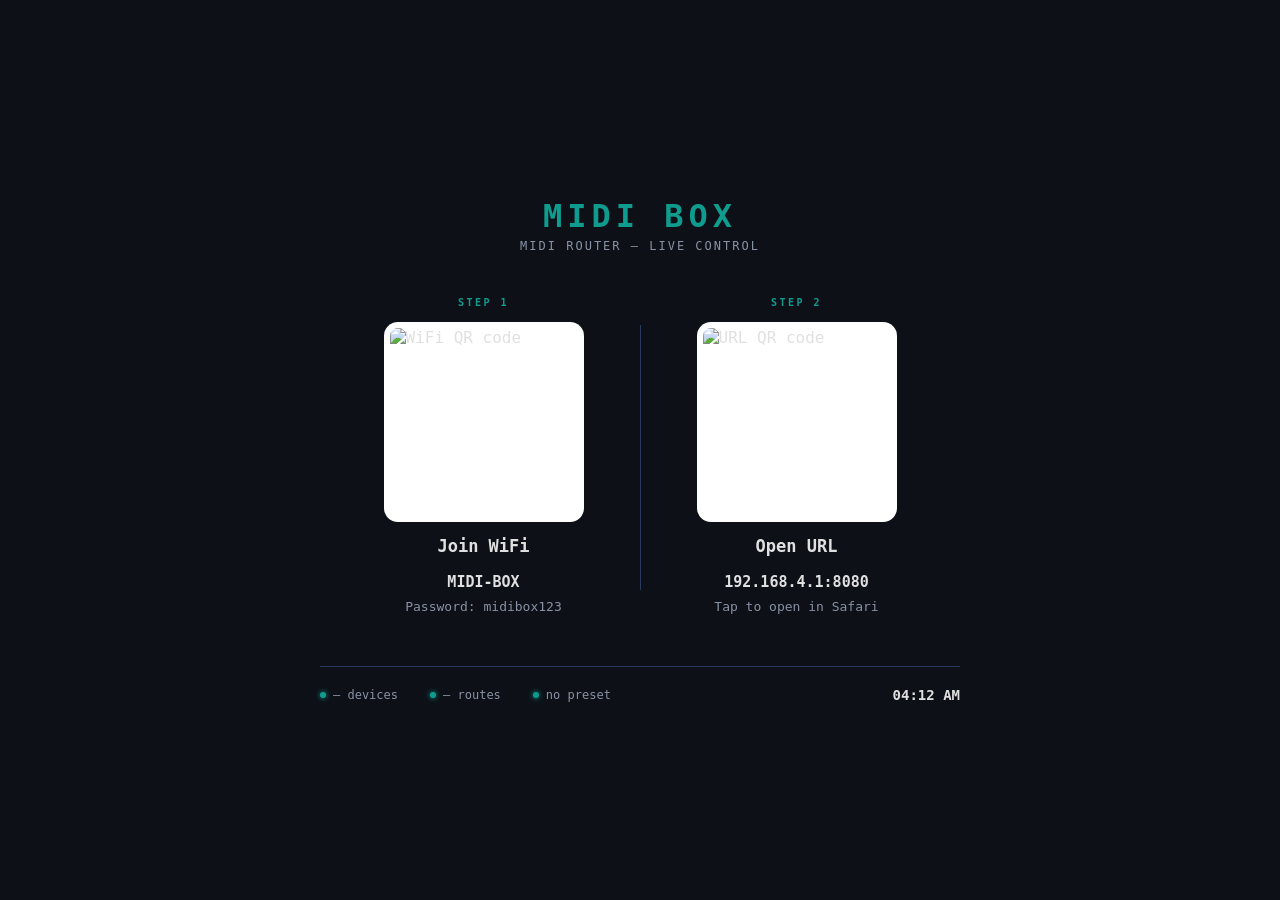
==== software/web_ui/templates/display.html @ 1b15aaea "fix: internet access" ====
<!DOCTYPE html>
<html lang="en">
<head>
  <meta charset="UTF-8">
  <meta name="viewport" content="width=device-width, initial-scale=1.0">
  <title>MIDI BOX — Connect</title>
  <style>
    :root {
      --bg:     #0d1117;
      --card:   #161b22;
      --border: #2a3a5c;
      --accent: #0f9b8e;
      --text:   #e0e0e0;
      --muted:  #8892a4;
      --green:  #2ecc71;
    }

    * { box-sizing: border-box; margin: 0; padding: 0; }

    body {
      font-family: 'SF Mono', 'Fira Code', 'Consolas', monospace;
      background: var(--bg);
      color: var(--text);
      min-height: 100vh;
      display: flex;
      flex-direction: column;
      align-items: center;
      justify-content: center;
      padding: 40px 24px;
      gap: 0;
    }

    /* --- Brand --- */
    .brand {
      font-size: 32px;
      font-weight: 700;
      color: var(--accent);
      letter-spacing: 5px;
      text-transform: uppercase;
      margin-bottom: 4px;
    }

    .tagline {
      font-size: 12px;
      color: var(--muted);
      letter-spacing: 2px;
      text-transform: uppercase;
      margin-bottom: 44px;
    }

    /* --- QR row --- */
    .qr-row {
      display: flex;
      gap: 56px;
      align-items: flex-start;
      justify-content: center;
      flex-wrap: wrap;
    }

    .qr-block {
      display: flex;
      flex-direction: column;
      align-items: center;
      gap: 14px;
    }

    .qr-step {
      font-size: 10px;
      font-weight: 700;
      letter-spacing: 2.5px;
      text-transform: uppercase;
      color: var(--accent);
    }

    .qr-img {
      width: 200px;
      height: 200px;
      background: #fff;
      border-radius: 14px;
      padding: 6px;
      display: block;
    }

    .qr-title {
      font-size: 17px;
      font-weight: 600;
      color: var(--text);
    }

    .qr-detail {
      font-size: 13px;
      color: var(--muted);
      text-align: center;
      line-height: 1.7;
    }

    .qr-detail strong {
      color: var(--text);
      display: block;
      font-size: 15px;
    }

    /* Divider between QR blocks */
    .qr-sep {
      width: 1px;
      background: var(--border);
      align-self: stretch;
      margin: 28px 0;
    }

    /* --- Status bar --- */
    .status-bar {
      margin-top: 48px;
      display: flex;
      gap: 32px;
      align-items: center;
      justify-content: center;
      flex-wrap: wrap;
      border-top: 1px solid var(--border);
      padding-top: 20px;
      width: 100%;
      max-width: 640px;
    }

    .status-item {
      display: flex;
      align-items: center;
      gap: 7px;
      font-size: 12px;
      color: var(--muted);
    }

    .status-dot {
      width: 6px;
      height: 6px;
      border-radius: 50%;
      background: var(--accent);
      box-shadow: 0 0 5px var(--accent);
    }

    #s-time {
      font-size: 14px;
      color: var(--text);
      font-weight: 600;
      margin-left: auto;
    }
  </style>
</head>
<body>

  <div class="brand">MIDI BOX</div>
  <div class="tagline">MIDI Router &mdash; Live Control</div>

  <div class="qr-row">

    <div class="qr-block">
      <div class="qr-step">Step 1</div>
      <img src="/api/qr/wifi.svg" class="qr-img" alt="WiFi QR code">
      <div class="qr-title">Join WiFi</div>
      <div class="qr-detail" id="wifi-detail">
        <strong>MIDI-BOX</strong>
        Password: midibox123
      </div>
    </div>

    <div class="qr-sep"></div>

    <div class="qr-block">
      <div class="qr-step">Step 2</div>
      <img src="/api/qr/url.svg" class="qr-img" alt="URL QR code">
      <div class="qr-title">Open URL</div>
      <div class="qr-detail" id="url-detail">
        <strong>192.168.4.1:8080</strong>
        Tap to open in Safari
      </div>
    </div>

  </div>

  <div class="status-bar">
    <div class="status-item">
      <span class="status-dot"></span>
      <span id="s-devices">— devices</span>
    </div>
    <div class="status-item">
      <span class="status-dot"></span>
      <span id="s-routes">— routes</span>
    </div>
    <div class="status-item">
      <span class="status-dot"></span>
      <span id="s-preset">no preset</span>
    </div>
    <span id="s-time">--:--</span>
  </div>

  <script>
    // Load network info and update display
    fetch('/api/network').then(r => r.json()).then(d => {
      document.getElementById('wifi-detail').innerHTML =
        `<strong>${d.ssid}</strong>Password: ${d.password}`;
      document.getElementById('url-detail').innerHTML =
        `<strong>${d.url}</strong>Open in Safari`;
    }).catch(() => {});

    // Update status bar
    function updateStatus() {
      fetch('/api/settings').then(r => r.json()).then(d => {
        document.getElementById('s-devices').textContent = `${d.total_devices} devices`;
        document.getElementById('s-routes').textContent  = `${d.total_routes} routes`;
        document.getElementById('s-preset').textContent  = d.preset || 'no preset';
      }).catch(() => {});

      const now = new Date();
      document.getElementById('s-time').textContent =
        now.toLocaleTimeString('en-US', { hour: '2-digit', minute: '2-digit' });
    }

    updateStatus();
    setInterval(updateStatus, 10000);
  </script>

</body>
</html>
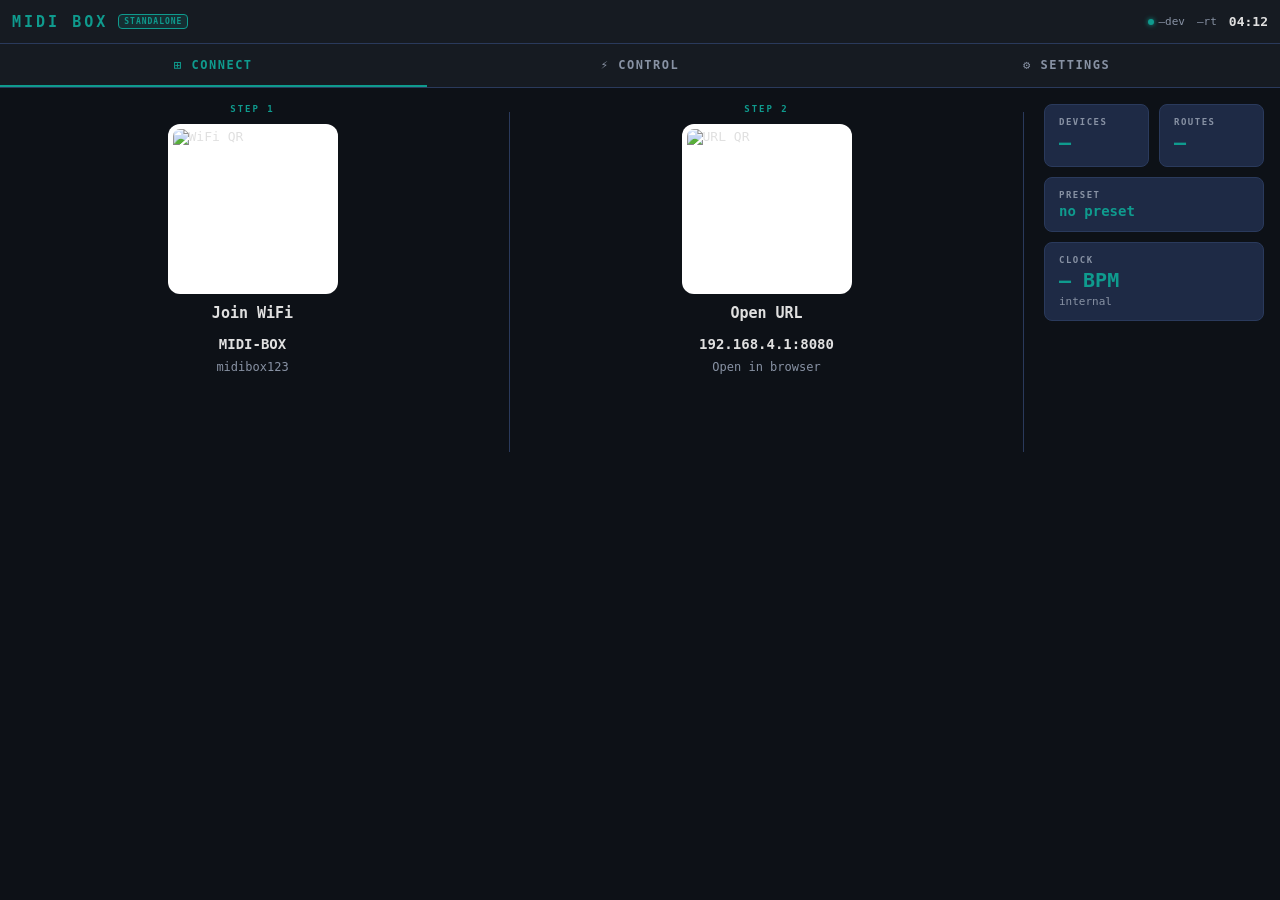
==== commit 8d0ea20a: "fix: add display stutff" ====
--- a/software/web_ui/templates/display.html
+++ b/software/web_ui/templates/display.html
@@ -3,220 +3,939 @@
 <head>
   <meta charset="UTF-8">
   <meta name="viewport" content="width=device-width, initial-scale=1.0">
-  <title>MIDI BOX — Connect</title>
+  <title>MIDI BOX</title>
   <style>
     :root {
-      --bg:     #0d1117;
-      --card:   #161b22;
-      --border: #2a3a5c;
-      --accent: #0f9b8e;
-      --text:   #e0e0e0;
-      --muted:  #8892a4;
-      --green:  #2ecc71;
+      --bg:       #0d1117;
+      --card:     #161b22;
+      --card2:    #1e2a45;
+      --border:   #2a3a5c;
+      --accent:   #0f9b8e;
+      --accent-h: #12c4b3;
+      --accent-d: rgba(15,155,142,0.15);
+      --text:     #e0e0e0;
+      --muted:    #8892a4;
+      --danger:   #e74c3c;
+      --danger-d: rgba(231,76,60,0.18);
+      --warn:     #f39c12;
+      --green:    #2ecc71;
     }
 
     * { box-sizing: border-box; margin: 0; padding: 0; }
 
-    body {
-      font-family: 'SF Mono', 'Fira Code', 'Consolas', monospace;
+    html, body {
+      width: 100vw; height: 100vh;
+      overflow: hidden;
+      font-family: 'SF Mono','Fira Code','Consolas',monospace;
       background: var(--bg);
       color: var(--text);
-      min-height: 100vh;
+      font-size: 13px;
+    }
+
+    /* ── Top bar ── */
+    .topbar {
+      height: 44px;
+      background: var(--card);
+      border-bottom: 1px solid var(--border);
+      display: flex;
+      align-items: center;
+      padding: 0 12px;
+      gap: 10px;
+      flex-shrink: 0;
+      overflow: hidden;
+    }
+
+    .brand {
+      font-size: 15px;
+      font-weight: 700;
+      color: var(--accent);
+      letter-spacing: 3px;
+      text-transform: uppercase;
+      flex-shrink: 0;
+    }
+
+    .mode-badge {
+      font-size: 8px;
+      font-weight: 700;
+      letter-spacing: 1px;
+      text-transform: uppercase;
+      background: var(--accent-d);
+      color: var(--accent);
+      border: 1px solid var(--accent);
+      border-radius: 4px;
+      padding: 2px 5px;
+      flex-shrink: 0;
+    }
+
+    .topbar-status {
+      margin-left: auto;
+      display: flex;
+      align-items: center;
+      gap: 12px;
+      color: var(--muted);
+      font-size: 11px;
+      flex-shrink: 0;
+    }
+
+    .topbar-status span { display: flex; align-items: center; gap: 4px; }
+    .dot {
+      width: 6px; height: 6px; border-radius: 50%;
+      background: var(--accent); box-shadow: 0 0 5px var(--accent);
+    }
+    .dot.red { background: var(--danger); box-shadow: 0 0 5px var(--danger); }
+
+    #tb-time { color: var(--text); font-weight: 600; font-size: 13px; }
+
+    /* ── Tab bar ── */
+    .tabbar {
+      height: 44px;
+      background: var(--card);
+      border-bottom: 1px solid var(--border);
+      display: flex;
+      flex-shrink: 0;
+    }
+
+    .tab-btn {
+      flex: 1;
+      background: none;
+      border: none;
+      border-bottom: 2px solid transparent;
+      color: var(--muted);
+      font-family: inherit;
+      font-size: 12px;
+      font-weight: 600;
+      letter-spacing: 1.5px;
+      text-transform: uppercase;
+      cursor: pointer;
+      transition: color 0.15s, border-color 0.15s;
+    }
+
+    .tab-btn:hover { color: var(--text); }
+    .tab-btn.active { color: var(--accent); border-bottom-color: var(--accent); }
+
+    /* ── Content area ── */
+    .content {
+      height: calc(480px - 48px - 44px);
+      position: relative;
+      overflow: hidden;
+    }
+
+    .tab-pane {
+      display: none;
+      width: 100%; height: 100%;
+      padding: 16px;
+    }
+    .tab-pane.active { display: flex; }
+
+    /* ════════════════════════════════
+       TAB 1 — CONNECT
+    ════════════════════════════════ */
+    #tab-connect {
+      gap: 20px;
+      align-items: stretch;
+    }
+
+    .qr-col {
+      flex: 1;
       display: flex;
       flex-direction: column;
       align-items: center;
-      justify-content: center;
-      padding: 40px 24px;
-      gap: 0;
-    }
-
-    /* --- Brand --- */
-    .brand {
-      font-size: 32px;
-      font-weight: 700;
+      gap: 10px;
+    }
+
+    .qr-sep {
+      width: 1px;
+      background: var(--border);
+      margin: 8px 0;
+    }
+
+    .qr-step {
+      font-size: 9px;
+      font-weight: 700;
+      letter-spacing: 2px;
+      text-transform: uppercase;
       color: var(--accent);
-      letter-spacing: 5px;
-      text-transform: uppercase;
-      margin-bottom: 4px;
-    }
-
-    .tagline {
+    }
+
+    .qr-img {
+      width: 170px; height: 170px;
+      background: #fff;
+      border-radius: 12px;
+      padding: 5px;
+      display: block;
+    }
+
+    .qr-title {
+      font-size: 15px;
+      font-weight: 600;
+    }
+
+    .qr-detail {
       font-size: 12px;
       color: var(--muted);
-      letter-spacing: 2px;
-      text-transform: uppercase;
-      margin-bottom: 44px;
-    }
-
-    /* --- QR row --- */
-    .qr-row {
-      display: flex;
-      gap: 56px;
-      align-items: flex-start;
-      justify-content: center;
-      flex-wrap: wrap;
-    }
-
-    .qr-block {
-      display: flex;
-      flex-direction: column;
-      align-items: center;
-      gap: 14px;
-    }
-
-    .qr-step {
-      font-size: 10px;
-      font-weight: 700;
-      letter-spacing: 2.5px;
-      text-transform: uppercase;
-      color: var(--accent);
-    }
-
-    .qr-img {
-      width: 200px;
-      height: 200px;
-      background: #fff;
-      border-radius: 14px;
-      padding: 6px;
-      display: block;
-    }
-
-    .qr-title {
-      font-size: 17px;
-      font-weight: 600;
-      color: var(--text);
-    }
-
-    .qr-detail {
-      font-size: 13px;
-      color: var(--muted);
       text-align: center;
-      line-height: 1.7;
+      line-height: 1.8;
     }
 
     .qr-detail strong {
       color: var(--text);
       display: block;
-      font-size: 15px;
-    }
-
-    /* Divider between QR blocks */
-    .qr-sep {
-      width: 1px;
-      background: var(--border);
-      align-self: stretch;
-      margin: 28px 0;
-    }
-
-    /* --- Status bar --- */
-    .status-bar {
-      margin-top: 48px;
-      display: flex;
-      gap: 32px;
+      font-size: 14px;
+    }
+
+    .connect-right {
+      width: 220px;
+      display: flex;
+      flex-direction: column;
+      gap: 10px;
+    }
+
+    .stat-card {
+      background: var(--card2);
+      border: 1px solid var(--border);
+      border-radius: 8px;
+      padding: 12px 14px;
+      display: flex;
+      flex-direction: column;
+      gap: 3px;
+    }
+
+    .stat-label {
+      font-size: 9px;
+      font-weight: 700;
+      letter-spacing: 1.5px;
+      text-transform: uppercase;
+      color: var(--muted);
+    }
+
+    .stat-val {
+      font-size: 20px;
+      font-weight: 700;
+      color: var(--accent);
+    }
+
+    .stat-sub { font-size: 11px; color: var(--muted); }
+
+    .stat-row {
+      display: flex;
+      gap: 10px;
+    }
+
+    .stat-row .stat-card { flex: 1; }
+
+    /* ════════════════════════════════
+       TAB 2 — CONTROL
+    ════════════════════════════════ */
+    #tab-control {
+      flex-direction: column;
+      gap: 12px;
+    }
+
+    .panic-btn {
+      width: 100%;
+      height: 100px;
+      background: var(--danger-d);
+      border: 2px solid var(--danger);
+      border-radius: 10px;
+      color: var(--danger);
+      font-family: inherit;
+      font-size: 28px;
+      font-weight: 700;
+      letter-spacing: 4px;
+      text-transform: uppercase;
+      cursor: pointer;
+      transition: background 0.1s, transform 0.08s;
+      display: flex;
       align-items: center;
       justify-content: center;
+      gap: 12px;
+      flex-shrink: 0;
+    }
+
+    .panic-btn:active { transform: scale(0.98); background: rgba(231,76,60,0.35); }
+    .panic-btn.firing { background: rgba(231,76,60,0.35); color: #fff; }
+    .panic-btn.done   { background: var(--accent-d); border-color: var(--accent); color: var(--accent); }
+
+    .bpm-row {
+      display: flex;
+      align-items: center;
+      justify-content: center;
+      gap: 14px;
+      flex-shrink: 0;
+    }
+
+    .bpm-label {
+      font-size: 11px;
+      font-weight: 700;
+      letter-spacing: 1.5px;
+      text-transform: uppercase;
+      color: var(--muted);
+    }
+
+    .bpm-val {
+      font-size: 40px;
+      font-weight: 700;
+      color: var(--accent);
+      width: 96px;
+      text-align: center;
+      line-height: 1;
+    }
+
+    .bpm-sub {
+      font-size: 11px;
+      color: var(--muted);
+      text-align: center;
+    }
+
+    .adj-btn {
+      width: 52px; height: 52px;
+      background: var(--card2);
+      border: 1px solid var(--border);
+      border-radius: 10px;
+      color: var(--text);
+      font-family: inherit;
+      font-size: 22px;
+      font-weight: 700;
+      cursor: pointer;
+      display: flex; align-items: center; justify-content: center;
+      flex-shrink: 0;
+      user-select: none;
+    }
+    .adj-btn:active { background: var(--accent-d); border-color: var(--accent); color: var(--accent); }
+
+    .preset-section {
+      flex: 1;
+      display: flex;
+      flex-direction: column;
+      gap: 8px;
+      min-height: 0;
+    }
+
+    .section-label {
+      font-size: 9px;
+      font-weight: 700;
+      letter-spacing: 2px;
+      text-transform: uppercase;
+      color: var(--muted);
+      text-align: center;
+    }
+
+    .preset-grid {
+      display: flex;
       flex-wrap: wrap;
-      border-top: 1px solid var(--border);
-      padding-top: 20px;
-      width: 100%;
-      max-width: 640px;
-    }
-
-    .status-item {
+      gap: 8px;
+      overflow-y: auto;
+      flex: 1;
+      justify-content: center;
+      align-content: flex-start;
+    }
+
+    .preset-btn {
+      height: 48px;
+      padding: 0 20px;
+      background: var(--card2);
+      border: 1px solid var(--border);
+      border-radius: 8px;
+      color: var(--text);
+      font-family: inherit;
+      font-size: 12px;
+      cursor: pointer;
+      white-space: nowrap;
+      transition: background 0.1s, border-color 0.1s, color 0.1s;
+    }
+
+    .preset-btn:hover { background: var(--accent-d); border-color: var(--accent); }
+    .preset-btn.active {
+      background: var(--accent-d);
+      border-color: var(--accent);
+      color: var(--accent);
+      font-weight: 700;
+    }
+
+    .preset-empty { color: var(--muted); font-size: 12px; padding: 8px 0; }
+
+    /* ════════════════════════════════
+       TAB 3 — SETTINGS
+    ════════════════════════════════ */
+    #tab-settings {
+      flex-direction: column;
+      gap: 12px;
+    }
+
+    .action-row {
+      display: flex;
+      gap: 12px;
+      flex-shrink: 0;
+    }
+
+    .action-btn {
+      flex: 1;
+      height: 60px;
+      background: var(--card2);
+      border: 1px solid var(--border);
+      border-radius: 8px;
+      color: var(--text);
+      font-family: inherit;
+      font-size: 13px;
+      font-weight: 600;
+      cursor: pointer;
       display: flex;
       align-items: center;
-      gap: 7px;
-      font-size: 12px;
+      justify-content: center;
+      gap: 8px;
+      transition: background 0.1s, border-color 0.1s, color 0.1s;
+    }
+
+    .action-btn:active { opacity: 0.8; }
+    .action-btn.warn-btn  { border-color: var(--warn); color: var(--warn); background: rgba(243,156,18,0.1); }
+    .action-btn.danger-btn { border-color: var(--danger); color: var(--danger); background: var(--danger-d); }
+    .action-btn:disabled { opacity: 0.5; cursor: default; }
+
+    .sys-row {
+      display: flex;
+      gap: 10px;
+      flex-shrink: 0;
+    }
+
+    .sys-stat {
+      flex: 1;
+      background: var(--card2);
+      border: 1px solid var(--border);
+      border-radius: 8px;
+      padding: 10px 12px;
+      display: flex;
+      flex-direction: column;
+      gap: 5px;
+    }
+
+    .sys-stat .stat-label { margin-bottom: 2px; }
+
+    .bar-track {
+      height: 6px;
+      background: var(--border);
+      border-radius: 3px;
+      overflow: hidden;
+    }
+
+    .bar-fill {
+      height: 100%;
+      border-radius: 3px;
+      background: var(--accent);
+      transition: width 0.4s;
+    }
+
+    .bar-fill.med  { background: var(--warn); }
+    .bar-fill.high { background: var(--danger); }
+
+    .sys-val {
+      font-size: 16px;
+      font-weight: 700;
+      color: var(--accent);
+    }
+
+    .sys-val.med  { color: var(--warn); }
+    .sys-val.high { color: var(--danger); }
+
+    .log-box {
+      flex: 1;
+      background: var(--card2);
+      border: 1px solid var(--border);
+      border-radius: 8px;
+      padding: 8px 10px;
+      overflow-y: auto;
+      display: flex;
+      flex-direction: column;
+      gap: 2px;
+    }
+
+    .log-line {
+      font-size: 10px;
+      line-height: 1.5;
       color: var(--muted);
-    }
-
-    .status-dot {
-      width: 6px;
-      height: 6px;
-      border-radius: 50%;
-      background: var(--accent);
-      box-shadow: 0 0 5px var(--accent);
-    }
-
-    #s-time {
-      font-size: 14px;
-      color: var(--text);
+      white-space: nowrap;
+      overflow: hidden;
+      text-overflow: ellipsis;
+    }
+
+    .log-line.error   { color: var(--danger); }
+    .log-line.warning { color: var(--warn); }
+    .log-line.info    { color: var(--accent); }
+
+    /* ── Confirm modal ── */
+    .modal-overlay {
+      display: none;
+      position: fixed;
+      inset: 0;
+      background: rgba(0,0,0,0.6);
+      align-items: center;
+      justify-content: center;
+      z-index: 100;
+    }
+
+    .modal-overlay.show { display: flex; }
+
+    .modal {
+      background: var(--card);
+      border: 1px solid var(--border);
+      border-radius: 12px;
+      padding: 28px 28px 20px;
+      width: 360px;
+      display: flex;
+      flex-direction: column;
+      gap: 16px;
+    }
+
+    .modal h3 { font-size: 15px; color: var(--text); }
+    .modal p  { font-size: 12px; color: var(--muted); line-height: 1.6; }
+
+    .modal-actions { display: flex; gap: 10px; }
+
+    .modal-actions button {
+      flex: 1; height: 44px;
+      border-radius: 8px;
+      border: 1px solid var(--border);
+      font-family: inherit;
+      font-size: 13px;
       font-weight: 600;
-      margin-left: auto;
-    }
+      cursor: pointer;
+    }
+
+    .btn-cancel { background: var(--card2); color: var(--muted); }
+    .btn-confirm { background: var(--danger-d); border-color: var(--danger); color: var(--danger); }
   </style>
 </head>
 <body>
 
-  <div class="brand">MIDI BOX</div>
-  <div class="tagline">MIDI Router &mdash; Live Control</div>
-
-  <div class="qr-row">
-
-    <div class="qr-block">
-      <div class="qr-step">Step 1</div>
-      <img src="/api/qr/wifi.svg" class="qr-img" alt="WiFi QR code">
-      <div class="qr-title">Join WiFi</div>
-      <div class="qr-detail" id="wifi-detail">
-        <strong>MIDI-BOX</strong>
-        Password: midibox123
+  <!-- Top bar -->
+  <div class="topbar">
+    <div class="brand">MIDI BOX</div>
+    <span class="mode-badge" id="tb-mode">STANDALONE</span>
+    <div class="topbar-status">
+      <span><span class="dot" id="tb-dot"></span><span id="tb-devices">—dev</span></span>
+      <span><span id="tb-routes">—rt</span></span>
+      <span id="tb-time">--:--</span>
+    </div>
+  </div>
+
+  <!-- Tab bar -->
+  <div class="tabbar">
+    <button class="tab-btn active" onclick="switchTab('connect')">⊞ Connect</button>
+    <button class="tab-btn"        onclick="switchTab('control')">⚡ Control</button>
+    <button class="tab-btn"        onclick="switchTab('settings')">⚙ Settings</button>
+  </div>
+
+  <!-- Content -->
+  <div class="content">
+
+    <!-- TAB 1: Connect -->
+    <div class="tab-pane active" id="tab-connect">
+
+      <div class="qr-col">
+        <div class="qr-step">Step 1</div>
+        <img src="/api/qr/wifi.svg" class="qr-img" alt="WiFi QR">
+        <div class="qr-title">Join WiFi</div>
+        <div class="qr-detail" id="wifi-detail">
+          <strong id="wifi-ssid">MIDI-BOX</strong>
+          <span id="wifi-pass">midibox123</span>
+        </div>
+      </div>
+
+      <div class="qr-sep"></div>
+
+      <div class="qr-col">
+        <div class="qr-step">Step 2</div>
+        <img src="/api/qr/url.svg" class="qr-img" alt="URL QR">
+        <div class="qr-title">Open URL</div>
+        <div class="qr-detail">
+          <strong id="conn-url">192.168.4.1:8080</strong>
+          <span>Open in browser</span>
+        </div>
+      </div>
+
+      <div class="qr-sep"></div>
+
+      <div class="connect-right">
+        <div class="stat-row">
+          <div class="stat-card">
+            <div class="stat-label">Devices</div>
+            <div class="stat-val" id="cr-devices">—</div>
+          </div>
+          <div class="stat-card">
+            <div class="stat-label">Routes</div>
+            <div class="stat-val" id="cr-routes">—</div>
+          </div>
+        </div>
+        <div class="stat-card">
+          <div class="stat-label">Preset</div>
+          <div class="stat-val" style="font-size:14px;word-break:break-all" id="cr-preset">no preset</div>
+        </div>
+        <div class="stat-card">
+          <div class="stat-label">Clock</div>
+          <div class="stat-val" id="cr-bpm">— BPM</div>
+          <div class="stat-sub" id="cr-src">internal</div>
+        </div>
+      </div>
+
+    </div>
+
+    <!-- TAB 2: Control -->
+    <div class="tab-pane" id="tab-control">
+
+      <button class="panic-btn" id="panic-btn" onclick="doPanic()">
+        PANIC
+      </button>
+
+      <div class="bpm-row">
+        <div class="bpm-label">BPM</div>
+        <button class="adj-btn" onclick="adjustBpm(-5)" title="-5">−−</button>
+        <button class="adj-btn" onclick="adjustBpm(-1)" title="-1">−</button>
+        <div>
+          <div class="bpm-val" id="ctrl-bpm">—</div>
+          <div class="bpm-sub" id="ctrl-src">internal</div>
+        </div>
+        <button class="adj-btn" onclick="adjustBpm(1)"  title="+1">+</button>
+        <button class="adj-btn" onclick="adjustBpm(5)"  title="+5">++</button>
+      </div>
+
+      <div class="preset-section">
+        <div class="section-label">Presets</div>
+        <div class="preset-grid" id="preset-grid">
+          <span class="preset-empty">Loading…</span>
+        </div>
+      </div>
+
+    </div>
+
+    <!-- TAB 3: Settings -->
+    <div class="tab-pane" id="tab-settings">
+
+      <div class="action-row">
+        <button class="action-btn warn-btn" id="restart-btn" onclick="doRestart()">
+          Restart Service
+        </button>
+        <button class="action-btn danger-btn" onclick="confirmReboot()">
+          Reboot Pi
+        </button>
+      </div>
+
+      <div class="sys-row">
+        <div class="sys-stat">
+          <div class="stat-label">CPU</div>
+          <div class="sys-val" id="sys-cpu">—%</div>
+          <div class="bar-track"><div class="bar-fill" id="bar-cpu" style="width:0%"></div></div>
+        </div>
+        <div class="sys-stat">
+          <div class="stat-label">RAM</div>
+          <div class="sys-val" id="sys-ram">—%</div>
+          <div class="bar-track"><div class="bar-fill" id="bar-ram" style="width:0%"></div></div>
+        </div>
+        <div class="sys-stat">
+          <div class="stat-label">Temp</div>
+          <div class="sys-val" id="sys-temp">—°C</div>
+          <div class="bar-track"><div class="bar-fill" id="bar-temp" style="width:0%"></div></div>
+        </div>
+        <div class="sys-stat">
+          <div class="stat-label">Uptime</div>
+          <div class="sys-val" style="font-size:12px;color:var(--muted)" id="sys-uptime">—</div>
+        </div>
+      </div>
+
+      <div class="log-box" id="log-box">
+        <div class="log-line muted">Loading logs…</div>
+      </div>
+
+    </div>
+
+  </div>
+
+  <!-- Reboot confirm modal -->
+  <div class="modal-overlay" id="reboot-modal">
+    <div class="modal">
+      <h3>Reboot Raspberry Pi?</h3>
+      <p>This will cut all MIDI routing for ~30 seconds while the Pi restarts.</p>
+      <div class="modal-actions">
+        <button class="btn-cancel" onclick="closeModal()">Cancel</button>
+        <button class="btn-confirm" onclick="doReboot()">Reboot</button>
       </div>
     </div>
-
-    <div class="qr-sep"></div>
-
-    <div class="qr-block">
-      <div class="qr-step">Step 2</div>
-      <img src="/api/qr/url.svg" class="qr-img" alt="URL QR code">
-      <div class="qr-title">Open URL</div>
-      <div class="qr-detail" id="url-detail">
-        <strong>192.168.4.1:8080</strong>
-        Tap to open in Safari
-      </div>
-    </div>
-
   </div>
 
-  <div class="status-bar">
-    <div class="status-item">
-      <span class="status-dot"></span>
-      <span id="s-devices">— devices</span>
-    </div>
-    <div class="status-item">
-      <span class="status-dot"></span>
-      <span id="s-routes">— routes</span>
-    </div>
-    <div class="status-item">
-      <span class="status-dot"></span>
-      <span id="s-preset">no preset</span>
-    </div>
-    <span id="s-time">--:--</span>
-  </div>
-
   <script>
-    // Load network info and update display
-    fetch('/api/network').then(r => r.json()).then(d => {
-      document.getElementById('wifi-detail').innerHTML =
-        `<strong>${d.ssid}</strong>Password: ${d.password}`;
-      document.getElementById('url-detail').innerHTML =
-        `<strong>${d.url}</strong>Open in Safari`;
-    }).catch(() => {});
-
-    // Update status bar
-    function updateStatus() {
-      fetch('/api/settings').then(r => r.json()).then(d => {
-        document.getElementById('s-devices').textContent = `${d.total_devices} devices`;
-        document.getElementById('s-routes').textContent  = `${d.total_routes} routes`;
-        document.getElementById('s-preset').textContent  = d.preset || 'no preset';
-      }).catch(() => {});
-
+    // ── State ──
+    let currentBpm = 120;
+    let currentPreset = '';
+    let activeTab = localStorage.getItem('displayTab') || 'connect';
+
+    // ── Tab switching ──
+    function switchTab(name) {
+      document.querySelectorAll('.tab-pane').forEach(p => p.classList.remove('active'));
+      document.querySelectorAll('.tab-btn').forEach(b => b.classList.remove('active'));
+      document.getElementById('tab-' + name).classList.add('active');
+      document.querySelectorAll('.tab-btn')[['connect','control','settings'].indexOf(name)].classList.add('active');
+      localStorage.setItem('displayTab', name);
+      activeTab = name;
+      if (name === 'control')  loadPresets();
+      if (name === 'settings') { loadSysStats(); loadLogs(); }
+    }
+
+    // Restore last tab on load
+    switchTab(activeTab);
+
+    // ── Top bar clock ──
+    function tickClock() {
       const now = new Date();
-      document.getElementById('s-time').textContent =
-        now.toLocaleTimeString('en-US', { hour: '2-digit', minute: '2-digit' });
-    }
-
-    updateStatus();
-    setInterval(updateStatus, 10000);
+      document.getElementById('tb-time').textContent =
+        now.toLocaleTimeString('en-GB', { hour: '2-digit', minute: '2-digit' }); // 24h, no AM/PM
+    }
+    tickClock();
+    setInterval(tickClock, 10000);
+
+    // ── Shared status (all tabs benefit) ──
+    async function loadStatus() {
+      try {
+        const [s, c, n] = await Promise.all([
+          fetch('/api/settings').then(r => r.json()),
+          fetch('/api/clock').then(r => r.json()),
+          fetch('/api/network').then(r => r.json()),
+        ]);
+
+        // Top bar
+        document.getElementById('tb-mode').textContent    = (s.mode || 'standalone').toUpperCase();
+        document.getElementById('tb-devices').textContent = `${s.total_devices ?? '—'}dev`;
+        document.getElementById('tb-routes').textContent  = `${s.total_routes ?? '—'}rt`;
+        document.getElementById('tb-preset').textContent  = s.preset || 'no preset';
+
+        // Connect tab
+        document.getElementById('wifi-ssid').textContent  = n.ssid     || 'MIDI-BOX';
+        document.getElementById('wifi-pass').textContent  = n.password || '';
+        document.getElementById('conn-url').textContent   = n.url      || '192.168.4.1:8080';
+        document.getElementById('cr-devices').textContent = s.total_devices ?? '—';
+        document.getElementById('cr-routes').textContent  = s.total_routes  ?? '—';
+        document.getElementById('cr-preset').textContent  = s.preset || 'no preset';
+        document.getElementById('cr-bpm').textContent     = `${c.bpm ?? '—'} BPM`;
+        document.getElementById('cr-src').textContent     = c.source  || 'internal';
+
+        // Control tab BPM
+        currentBpm = c.bpm ?? 120;
+        currentPreset = s.preset || '';
+        document.getElementById('ctrl-bpm').textContent = c.bpm ?? '—';
+        document.getElementById('ctrl-src').textContent = c.source || 'internal';
+
+        // Refresh preset active state if control tab visible
+        document.querySelectorAll('.preset-btn').forEach(b => {
+          b.classList.toggle('active', b.dataset.name === currentPreset);
+        });
+      } catch (_) {}
+    }
+
+    loadStatus();
+    setInterval(loadStatus, 10000);
+
+    // ── PANIC ──
+    async function doPanic() {
+      const btn = document.getElementById('panic-btn');
+      btn.classList.add('firing');
+      btn.textContent = 'Silencing…';
+      btn.disabled = true;
+      try { await fetch('/api/panic', { method: 'POST' }); } catch (_) {}
+      btn.classList.remove('firing');
+      btn.classList.add('done');
+      btn.textContent = 'All Notes Off';
+      setTimeout(() => {
+        btn.textContent = 'PANIC';
+        btn.classList.remove('done');
+        btn.disabled = false;
+      }, 2200);
+    }
+
+    // ── BPM ──
+    async function adjustBpm(delta) {
+      currentBpm = Math.max(20, Math.min(300, currentBpm + delta));
+      document.getElementById('ctrl-bpm').textContent = currentBpm;
+      try {
+        await fetch('/api/clock/bpm', {
+          method: 'POST',
+          headers: { 'Content-Type': 'application/json' },
+          body: JSON.stringify({ bpm: currentBpm }),
+        });
+      } catch (_) {}
+    }
+
+    // ── Presets ──
+    async function loadPresets() {
+      const grid = document.getElementById('preset-grid');
+      try {
+        const data = await fetch('/api/presets').then(r => r.json());
+        const list = data.presets || [];
+        if (!list.length) {
+          grid.innerHTML = '<span class="preset-empty">No presets saved</span>';
+          return;
+        }
+        grid.innerHTML = '';
+        list.forEach(p => {
+          const btn = document.createElement('button');
+          btn.className = 'preset-btn' + (p === currentPreset ? ' active' : '');
+          btn.textContent = p;
+          btn.dataset.name = p;
+          btn.onclick = () => loadPreset(p);
+          grid.appendChild(btn);
+        });
+      } catch (_) {
+        grid.innerHTML = '<span class="preset-empty">Error loading presets</span>';
+      }
+    }
+
+    async function loadPreset(name) {
+      try {
+        await fetch(`/api/presets/${encodeURIComponent(name)}/load`, { method: 'POST' });
+        currentPreset = name;
+        document.querySelectorAll('.preset-btn').forEach(b => {
+          b.classList.toggle('active', b.dataset.name === name);
+        });
+        document.getElementById('tb-preset').textContent = name;
+        document.getElementById('cr-preset').textContent = name;
+      } catch (_) {}
+    }
+
+    // ── System stats ──
+    async function loadSysStats() {
+      try {
+        const s = await fetch('/api/system').then(r => r.json());
+        setBar('cpu',  s.cpu_percent  ?? 0);
+        setBar('ram',  s.ram_percent  ?? 0);
+        setBar('temp', s.cpu_temp_c   ?? 0, 100);
+        document.getElementById('sys-uptime').textContent = fmtUptime(s.uptime_seconds ?? 0);
+      } catch (_) {}
+    }
+
+    function setBar(id, val, max = 100) {
+      const pct = Math.min(100, (val / max) * 100);
+      const cls = pct >= 85 ? 'high' : pct >= 65 ? 'med' : '';
+      const fill = document.getElementById('bar-' + id);
+      const label = document.getElementById('sys-' + id);
+      fill.style.width = pct + '%';
+      fill.className = 'bar-fill' + (cls ? ' ' + cls : '');
+      label.className = 'sys-val' + (cls ? ' ' + cls : '');
+      if (id === 'temp') {
+        label.textContent = val ? `${Math.round(val)}°C` : '—°C';
+      } else {
+        label.textContent = val ? `${Math.round(val)}%` : '—%';
+      }
+    }
+
+    function fmtUptime(secs) {
+      const h = Math.floor(secs / 3600);
+      const m = Math.floor((secs % 3600) / 60);
+      if (h > 24) return `${Math.floor(h/24)}d ${h%24}h`;
+      return `${h}h ${m}m`;
+    }
+
+    // ── Logs ──
+    async function loadLogs() {
+      const box = document.getElementById('log-box');
+      try {
+        const data = await fetch('/api/logs?limit=10').then(r => r.json());
+        const lines = data.logs || [];
+        if (!lines.length) { box.innerHTML = '<div class="log-line">No logs yet</div>'; return; }
+        box.innerHTML = '';
+        lines.forEach(entry => {
+          const el = document.createElement('div');
+          const level = (entry.level || '').toLowerCase();
+          const ts = entry.time ? entry.time.slice(11, 19) : '';
+          el.className = 'log-line ' + (['error','warning','info'].includes(level) ? level : '');
+          el.textContent = `${ts} [${(entry.level||'').padEnd(5)}] ${entry.message || entry}`;
+          box.appendChild(el);
+        });
+        box.scrollTop = box.scrollHeight;
+      } catch (_) {
+        box.innerHTML = '<div class="log-line">Could not load logs</div>';
+      }
+    }
+
+    // ── Restart service ──
+    async function doRestart() {
+      const btn = document.getElementById('restart-btn');
+      btn.disabled = true;
+
+      const set = (txt, cls) => {
+        btn.textContent = txt;
+        btn.className = 'action-btn ' + cls;
+      };
+
+      set('Restarting…', 'warn-btn');
+      try { await fetch('/api/system/restart', { method: 'POST' }); } catch (_) {}
+
+      await new Promise(r => setTimeout(r, 3000));
+      set('Reconnecting…', 'warn-btn');
+
+      let tries = 0;
+      const poll = setInterval(async () => {
+        tries++;
+        try {
+          const r = await fetch('/api/settings');
+          if (r.ok) {
+            clearInterval(poll);
+            set('Back Online', 'action-btn');
+            btn.style.borderColor = 'var(--green)';
+            btn.style.color = 'var(--green)';
+            setTimeout(() => {
+              btn.disabled = false;
+              btn.style.borderColor = '';
+              btn.style.color = '';
+              btn.className = 'action-btn warn-btn';
+              btn.textContent = 'Restart Service';
+              loadStatus();
+            }, 1500);
+          }
+        } catch (_) {
+          if (tries > 40) {
+            clearInterval(poll);
+            set('Timeout', 'danger-btn');
+            btn.disabled = false;
+          }
+        }
+      }, 500);
+    }
+
+    // ── Reboot Pi ──
+    function confirmReboot() {
+      document.getElementById('reboot-modal').classList.add('show');
+    }
+
+    function closeModal() {
+      document.getElementById('reboot-modal').classList.remove('show');
+    }
+
+    async function doReboot() {
+      closeModal();
+      const btn = document.querySelector('.action-btn.danger-btn');
+      btn.textContent = 'Rebooting…';
+      btn.disabled = true;
+      try { await fetch('/api/system/reboot', { method: 'POST' }); } catch (_) {}
+      // Pi will go offline; show reconnecting after 30s
+      setTimeout(() => {
+        btn.textContent = 'Reconnecting…';
+        let tries = 0;
+        const poll = setInterval(async () => {
+          tries++;
+          try {
+            const r = await fetch('/api/settings');
+            if (r.ok) {
+              clearInterval(poll);
+              btn.textContent = '✓ Back Online';
+              setTimeout(() => location.reload(), 1000);
+            }
+          } catch (_) {
+            if (tries > 60) { clearInterval(poll); btn.textContent = 'Reboot Pi'; btn.disabled = false; }
+          }
+        }, 1000);
+      }, 30000);
+    }
+
+    // ── Settings tab auto-refresh ──
+    setInterval(() => {
+      if (activeTab === 'settings') { loadSysStats(); loadLogs(); }
+    }, 5000);
   </script>
 
 </body>
